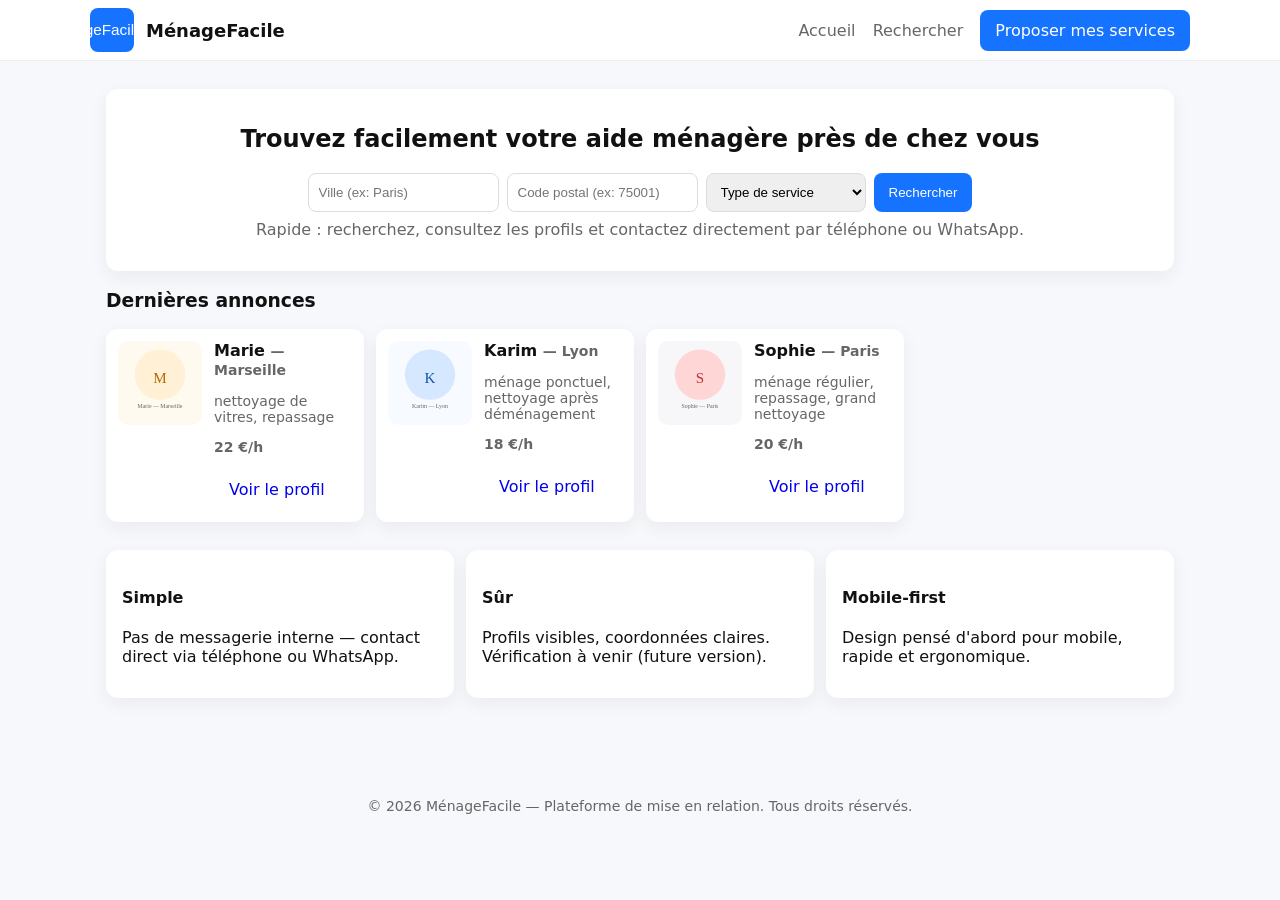
==== index.html @ 9ae6b3bc "Initial commit: front-end prototype" ====
<!doctype html>
<html lang="fr">
<head>
  <meta charset="utf-8" />
  <meta name="viewport" content="width=device-width,initial-scale=1" />
  <title>Trouvez facilement votre aide ménagère près de chez vous — MénageFacile</title>
  <meta name="description" content="MénageFacile — Trouvez une aide ménagère près de chez vous. Recherche par ville, code postal et type de service. Contact direct par téléphone ou WhatsApp." />
  <meta name="keywords" content="femme de ménage,aide ménagère,ménage à domicile,ménage chez particulier,femme de ménage près de chez moi,ménage Paris" />
  <link rel="stylesheet" href="css/styles.css" />
</head>
<body>
  <header class="site-header">
    <div class="container header-inner">
      <div class="brand">
        <img src="assets/logo.svg" alt="MénageFacile" class="logo" />
        <h1 class="site-name">MénageFacile</h1>
      </div>
      <nav class="main-nav">
        <a href="index.html">Accueil</a>
        <a href="search.html">Rechercher</a>
        <a href="create.html" class="btn primary">Proposer mes services</a>
      </nav>
    </div>
  </header>

  <main class="container">
    <section class="hero card">
      <h2>Trouvez facilement votre aide ménagère près de chez vous</h2>
      <form id="quick-search" class="search-form">
        <input name="ville" id="ville" placeholder="Ville (ex: Paris)" />
        <input name="cp" id="cp" placeholder="Code postal (ex: 75001)" />
        <select name="type" id="type">
          <option value="">Type de service</option>
          <option value="ménage régulier">Ménage régulier</option>
          <option value="ménage ponctuel">Ménage ponctuel</option>
          <option value="grand nettoyage">Grand nettoyage</option>
          <option value="repassage">Repassage</option>
        </select>
        <button class="btn primary" id="search-btn">Rechercher</button>
      </form>
      <p class="how-it-works">Rapide : recherchez, consultez les profils et contactez directement par téléphone ou WhatsApp.</p>
    </section>

    <section>
      <h3>Dernières annonces</h3>
      <div id="latest-list" class="cards-grid"></div>
    </section>

    <section class="info-cards">
      <div class="card">
        <h4>Simple</h4>
        <p>Pas de messagerie interne — contact direct via téléphone ou WhatsApp.</p>
      </div>
      <div class="card">
        <h4>Sûr</h4>
        <p>Profils visibles, coordonnées claires. Vérification à venir (future version).</p>
      </div>
      <div class="card">
        <h4>Mobile-first</h4>
        <p>Design pensé d'abord pour mobile, rapide et ergonomique.</p>
      </div>
    </section>
  </main>

  <footer class="site-footer">
    <div class="container">
      <p>&copy; <span id="year"></span> MénageFacile — Plateforme de mise en relation. Tous droits réservés.</p>
    </div>
  </footer>

  <script src="js/app.js"></script>
  <script>
    document.getElementById('year').textContent = new Date().getFullYear();
    document.getElementById('quick-search').addEventListener('submit', function(e){
      e.preventDefault();
      const ville = document.getElementById('ville').value;
      const cp = document.getElementById('cp').value;
      const type = document.getElementById('type').value;
      const q = new URLSearchParams();
      if (ville) q.set('ville', ville);
      if (cp) q.set('cp', cp);
      if (type) q.set('type', type);
      window.location = 'search.html?' + q.toString();
    });
    loadLatestProfiles('latest-list', 6);
  </script>
</body>
</html>
---- css/styles.css ----
:root{
  --primary:#1673ff;
  --bg:#f6f8fb;
  --card:#ffffff;
  --muted:#666;
  --radius:12px;
  --max-width:1100px;
  font-family: Inter, system-ui, -apple-system, "Segoe UI", Roboto, "Helvetica Neue", Arial;
}

*{box-sizing:border-box}
body{
  margin:0;
  background:var(--bg);
  color:#111;
  -webkit-font-smoothing:antialiased;
  -moz-osx-font-smoothing:grayscale;
}

.container{
  max-width:var(--max-width);
  margin:0 auto;
  padding:16px;
}

.site-header{
  background:white;
  border-bottom:1px solid #eee;
}
.header-inner{
  display:flex;
  align-items:center;
  justify-content:space-between;
}
.brand{display:flex;align-items:center;gap:12px}
.logo{width:44px;height:44px;object-fit:cover;border-radius:8px}
.site-name{font-size:18px;margin:0}

.main-nav a{margin-left:12px;text-decoration:none;color:var(--muted)}
.btn{display:inline-block;padding:10px 14px;border-radius:8px;border:1px solid transparent;text-decoration:none;cursor:pointer}
.btn.primary{background:var(--primary);color:white}
.card{background:var(--card);padding:16px;border-radius:var(--radius);box-shadow:0 6px 18px rgba(30,40,60,0.06);margin-bottom:12px}
.hero{margin-top:12px;text-align:center}
.search-form{display:flex;flex-wrap:wrap;gap:8px;justify-content:center;margin-top:12px}
.search-form input,.search-form select{padding:10px;border-radius:8px;border:1px solid #ddd;min-width:160px}
.how-it-works{color:var(--muted);margin-top:8px}

.cards-grid{
  display:grid;
  gap:12px;
  grid-template-columns:repeat(auto-fill,minmax(240px,1fr));
  margin-top:12px;
}

.profile-card{display:flex;gap:12px;align-items:flex-start;padding:12px}
.profile-card img{width:84px;height:84px;border-radius:10px;object-fit:cover}
.profile-card .meta{flex:1}
.profile-card h4{margin:0 0 6px 0}
.small{font-size:14px;color:var(--muted)}

.info-cards{display:grid;grid-template-columns:repeat(auto-fit,minmax(180px,1fr));gap:12px;margin-top:16px}

.site-footer{padding:18px 0;text-align:center;color:var(--muted);font-size:14px;margin-top:24px}

/* profile page */
.profile-page{display:grid;grid-template-columns:1fr;gap:12px}
.profile-hero{display:flex;gap:16px;align-items:center}
.profile-hero img{width:120px;height:120px;border-radius:12px;object-fit:cover}
.actions{display:flex;gap:8px;margin-top:8px}

/* forms */
.create-form label{display:block;margin-bottom:8px}
.create-form input,.create-form textarea,.create-form select{width:100%;padding:10px;border-radius:8px;border:1px solid #ddd}
.create-form textarea{min-height:120px}

.muted{color:var(--muted);margin-top:8px}

/* responsive */
@media (min-width:860px){
  .profile-page{grid-template-columns:320px 1fr}
  .header-inner{padding:8px 0}
}
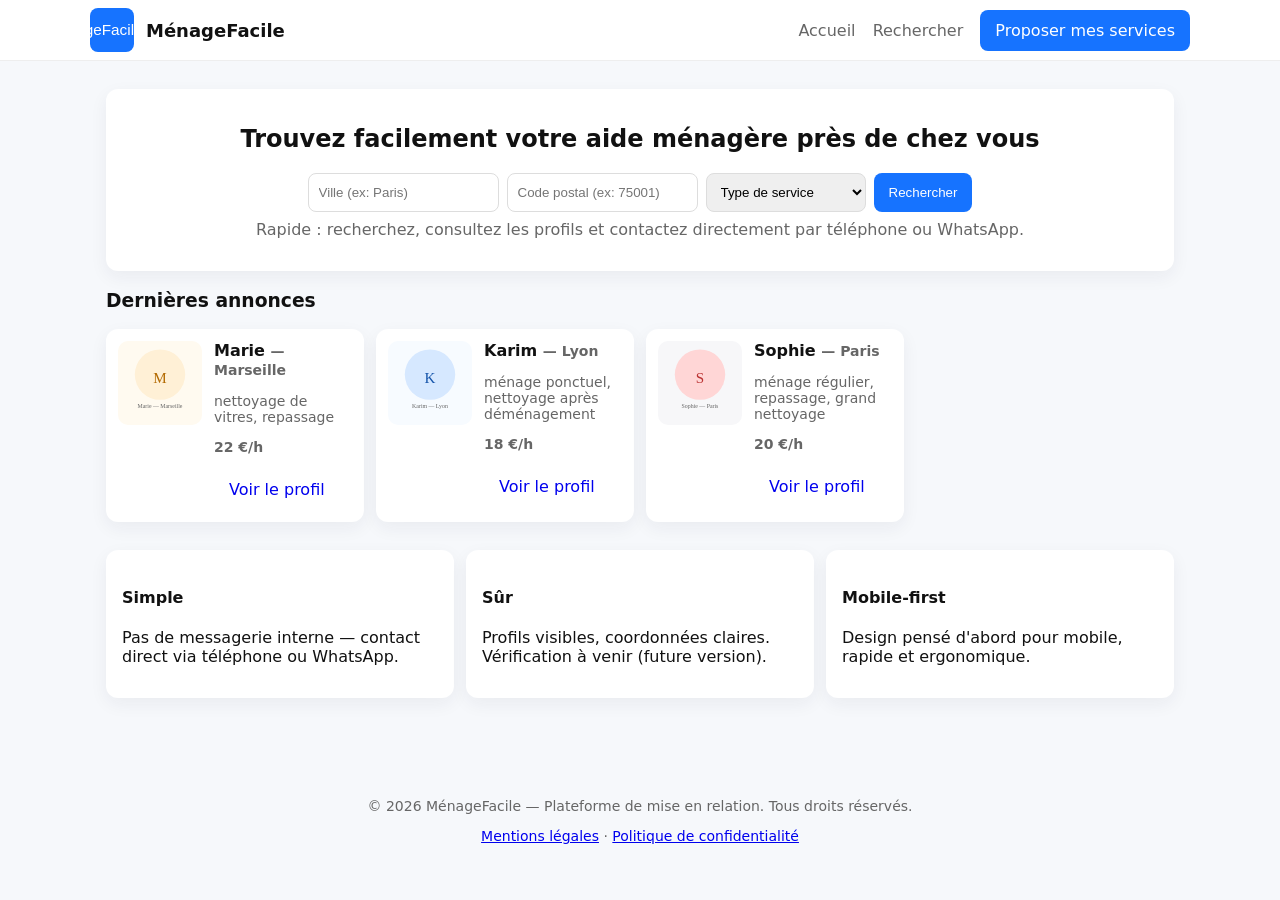
==== commit fa043b58: "UX: add mentions/legal & privacy pages, client validation, WhatsApp prefilled message, small UI upda" ====
--- a/index.html
+++ b/index.html
@@ -65,6 +65,7 @@
   <footer class="site-footer">
     <div class="container">
       <p>&copy; <span id="year"></span> MénageFacile — Plateforme de mise en relation. Tous droits réservés.</p>
+      <p class="small"><a href="mentions-legales.html">Mentions légales</a> · <a href="privacy.html">Politique de confidentialité</a></p>
     </div>
   </footer>
 
